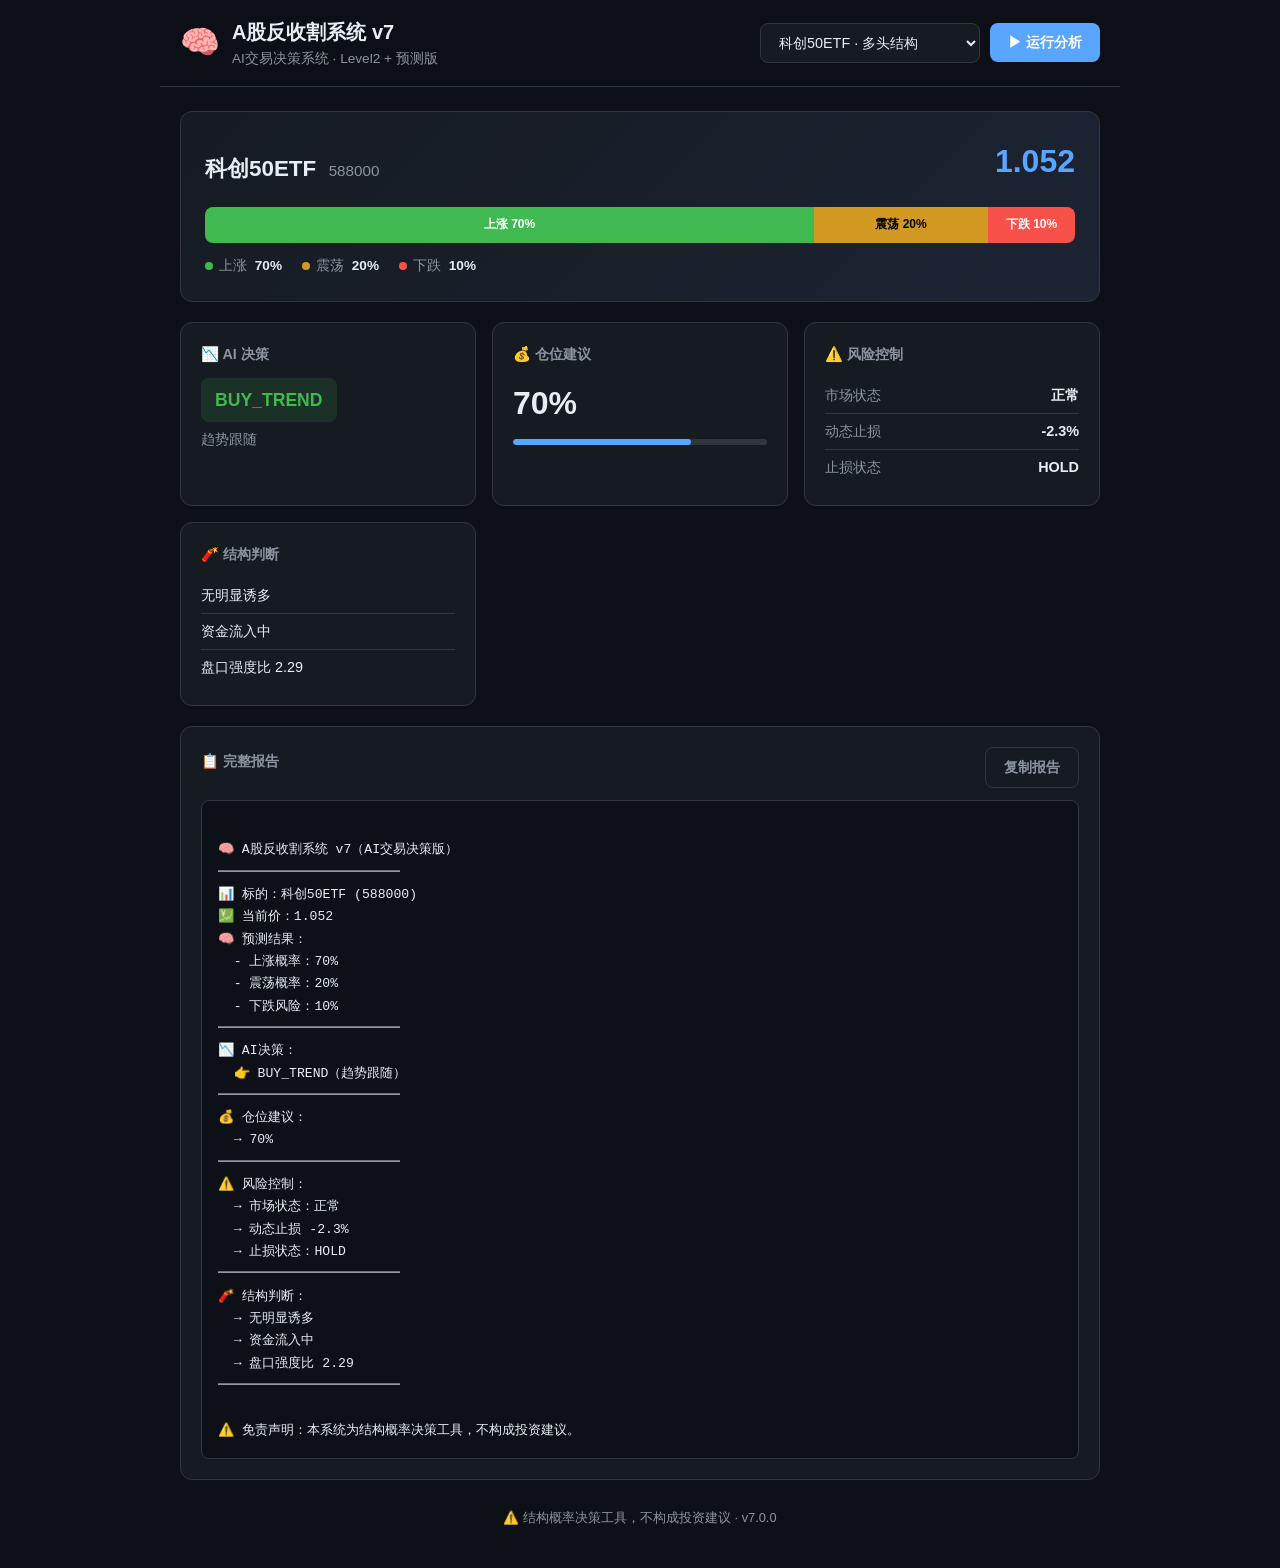
==== web/index.html @ 8090075f "Add web app, Chrome extension, and WeChat mini program Port v7 engine to shared JS for cross-platfor" ====
<!DOCTYPE html>
<html lang="zh-CN">
<head>
  <meta charset="UTF-8" />
  <meta name="viewport" content="width=device-width, initial-scale=1.0" />
  <title>A股反收割系统 v7 | AI交易决策</title>
  <link rel="stylesheet" href="css/style.css" />
</head>
<body>
  <div class="app">
    <header class="header">
      <div class="header-inner">
        <div class="brand">
          <span class="logo">🧠</span>
          <div>
            <h1>A股反收割系统 v7</h1>
            <p>AI交易决策系统 · Level2 + 预测版</p>
          </div>
        </div>
        <div class="header-actions">
          <select id="scenario" class="select" aria-label="选择场景"></select>
          <button id="runBtn" class="btn btn-primary">▶ 运行分析</button>
        </div>
      </div>
    </header>

    <main class="main">
      <section class="hero-card">
        <div class="symbol-row">
          <div>
            <span class="symbol-name" id="symbolName">科创50ETF</span>
            <span class="symbol-code" id="symbolCode">588000</span>
          </div>
          <div class="price" id="price">1.052</div>
        </div>

        <div class="prob-bar" id="probBar" aria-label="概率分布">
          <div class="prob-seg up" id="segUp"><span>上涨</span></div>
          <div class="prob-seg side" id="segSide"><span>震荡</span></div>
          <div class="prob-seg down" id="segDown"><span>下跌</span></div>
        </div>

        <div class="prob-legend">
          <span><i class="dot up"></i>上涨 <strong id="probUp">70%</strong></span>
          <span><i class="dot side"></i>震荡 <strong id="probSide">20%</strong></span>
          <span><i class="dot down"></i>下跌 <strong id="probDown">10%</strong></span>
        </div>
      </section>

      <div class="grid">
        <section class="card decision-card">
          <h2>📉 AI 决策</h2>
          <div class="decision-badge" id="decisionBadge">BUY_TREND</div>
          <p class="decision-label" id="decisionLabel">趋势跟随</p>
        </section>

        <section class="card">
          <h2>💰 仓位建议</h2>
          <div class="metric-value" id="position">70%</div>
          <div class="position-bar"><div class="position-fill" id="positionFill"></div></div>
        </section>

        <section class="card">
          <h2>⚠️ 风险控制</h2>
          <ul class="info-list">
            <li><span>市场状态</span><strong id="regime">正常</strong></li>
            <li><span>动态止损</span><strong id="stopPct">-2.3%</strong></li>
            <li><span>止损状态</span><strong id="stopAction">HOLD</strong></li>
          </ul>
        </section>

        <section class="card">
          <h2>🧨 结构判断</h2>
          <ul class="notes-list" id="structureNotes"></ul>
        </section>
      </div>

      <section class="card report-card">
        <div class="report-header">
          <h2>📋 完整报告</h2>
          <button id="copyBtn" class="btn btn-ghost">复制报告</button>
        </div>
        <pre id="report" class="report"></pre>
      </section>
    </main>

    <footer class="footer">
      ⚠️ 结构概率决策工具，不构成投资建议 · v7.0.0
    </footer>
  </div>

  <script src="js/v7-core.js"></script>
  <script src="js/app.js"></script>
</body>
</html>
---- web/css/style.css ----
:root {
  --bg: #0d1117;
  --panel: #161b22;
  --border: #30363d;
  --text: #e6edf3;
  --muted: #8b949e;
  --accent: #58a6ff;
  --green: #3fb950;
  --yellow: #d29922;
  --red: #f85149;
  --purple: #bc8cff;
  --radius: 12px;
}

* {
  box-sizing: border-box;
  margin: 0;
  padding: 0;
}

body {
  font-family: -apple-system, BlinkMacSystemFont, 'PingFang SC', 'Segoe UI', sans-serif;
  background: var(--bg);
  color: var(--text);
  line-height: 1.6;
  min-height: 100vh;
}

.app {
  max-width: 960px;
  margin: 0 auto;
  padding: 0 20px 40px;
}

.header {
  position: sticky;
  top: 0;
  z-index: 10;
  background: rgba(13, 17, 23, 0.92);
  backdrop-filter: blur(12px);
  border-bottom: 1px solid var(--border);
  margin: 0 -20px 24px;
  padding: 16px 20px;
}

.header-inner {
  max-width: 960px;
  margin: 0 auto;
  display: flex;
  align-items: center;
  justify-content: space-between;
  gap: 16px;
  flex-wrap: wrap;
}

.brand {
  display: flex;
  align-items: center;
  gap: 12px;
}

.logo {
  font-size: 2rem;
}

.brand h1 {
  font-size: 1.25rem;
  font-weight: 700;
}

.brand p {
  font-size: 0.85rem;
  color: var(--muted);
}

.header-actions {
  display: flex;
  gap: 10px;
  align-items: center;
}

.select {
  background: var(--panel);
  color: var(--text);
  border: 1px solid var(--border);
  border-radius: 8px;
  padding: 10px 14px;
  font-size: 0.9rem;
  min-width: 220px;
}

.btn {
  border: none;
  border-radius: 8px;
  padding: 10px 18px;
  font-size: 0.9rem;
  font-weight: 600;
  cursor: pointer;
  transition: opacity 0.15s;
}

.btn:hover {
  opacity: 0.88;
}

.btn-primary {
  background: var(--accent);
  color: #fff;
}

.btn-ghost {
  background: transparent;
  color: var(--muted);
  border: 1px solid var(--border);
}

.hero-card {
  background: linear-gradient(135deg, #161b22 0%, #1c2333 100%);
  border: 1px solid var(--border);
  border-radius: var(--radius);
  padding: 24px;
  margin-bottom: 20px;
}

.symbol-row {
  display: flex;
  justify-content: space-between;
  align-items: flex-end;
  margin-bottom: 20px;
}

.symbol-name {
  font-size: 1.4rem;
  font-weight: 700;
}

.symbol-code {
  margin-left: 8px;
  color: var(--muted);
  font-size: 0.95rem;
}

.price {
  font-size: 2rem;
  font-weight: 700;
  font-variant-numeric: tabular-nums;
  color: var(--accent);
}

.prob-bar {
  display: flex;
  height: 36px;
  border-radius: 8px;
  overflow: hidden;
  margin-bottom: 12px;
}

.prob-seg {
  display: flex;
  align-items: center;
  justify-content: center;
  min-width: 0;
  transition: width 0.4s ease;
  font-size: 0.75rem;
  font-weight: 700;
}

.prob-seg span {
  white-space: nowrap;
  overflow: hidden;
  text-overflow: ellipsis;
  padding: 0 6px;
}

.prob-seg.up { background: var(--green); color: #fff; }
.prob-seg.side { background: var(--yellow); color: #000; }
.prob-seg.down { background: var(--red); color: #fff; }

.prob-legend {
  display: flex;
  gap: 20px;
  flex-wrap: wrap;
  color: var(--muted);
  font-size: 0.85rem;
}

.prob-legend strong {
  color: var(--text);
  margin-left: 4px;
}

.dot {
  display: inline-block;
  width: 8px;
  height: 8px;
  border-radius: 50%;
  margin-right: 6px;
}

.dot.up { background: var(--green); }
.dot.side { background: var(--yellow); }
.dot.down { background: var(--red); }

.grid {
  display: grid;
  grid-template-columns: repeat(auto-fit, minmax(220px, 1fr));
  gap: 16px;
  margin-bottom: 20px;
}

.card {
  background: var(--panel);
  border: 1px solid var(--border);
  border-radius: var(--radius);
  padding: 20px;
}

.card h2 {
  font-size: 0.9rem;
  color: var(--muted);
  margin-bottom: 12px;
  font-weight: 600;
}

.decision-badge {
  display: inline-block;
  font-size: 1.1rem;
  font-weight: 700;
  padding: 8px 14px;
  border-radius: 8px;
  background: rgba(63, 185, 80, 0.15);
  color: var(--green);
  margin-bottom: 6px;
}

.decision-label {
  color: var(--muted);
  font-size: 0.9rem;
}

.metric-value {
  font-size: 2rem;
  font-weight: 700;
  margin-bottom: 10px;
}

.position-bar {
  height: 6px;
  background: var(--border);
  border-radius: 3px;
  overflow: hidden;
}

.position-fill {
  height: 100%;
  background: var(--accent);
  border-radius: 3px;
  transition: width 0.4s ease;
}

.info-list {
  list-style: none;
}

.info-list li {
  display: flex;
  justify-content: space-between;
  padding: 6px 0;
  border-bottom: 1px solid var(--border);
  font-size: 0.9rem;
}

.info-list li:last-child {
  border-bottom: none;
}

.info-list span {
  color: var(--muted);
}

.notes-list {
  list-style: none;
}

.notes-list li {
  padding: 6px 0;
  font-size: 0.9rem;
  border-bottom: 1px solid var(--border);
}

.notes-list li:last-child {
  border-bottom: none;
}

.report-card {
  margin-bottom: 20px;
}

.report-header {
  display: flex;
  justify-content: space-between;
  align-items: center;
  margin-bottom: 12px;
}

.report {
  background: #0d1117;
  border: 1px solid var(--border);
  border-radius: 8px;
  padding: 16px;
  font-family: 'SF Mono', Menlo, monospace;
  font-size: 0.82rem;
  line-height: 1.7;
  white-space: pre-wrap;
  overflow-x: auto;
  color: var(--text);
}

.footer {
  text-align: center;
  color: var(--muted);
  font-size: 0.8rem;
  padding-top: 8px;
}

@media (max-width: 600px) {
  .header-inner {
    flex-direction: column;
    align-items: stretch;
  }

  .header-actions {
    flex-direction: column;
  }

  .select {
    width: 100%;
  }
}
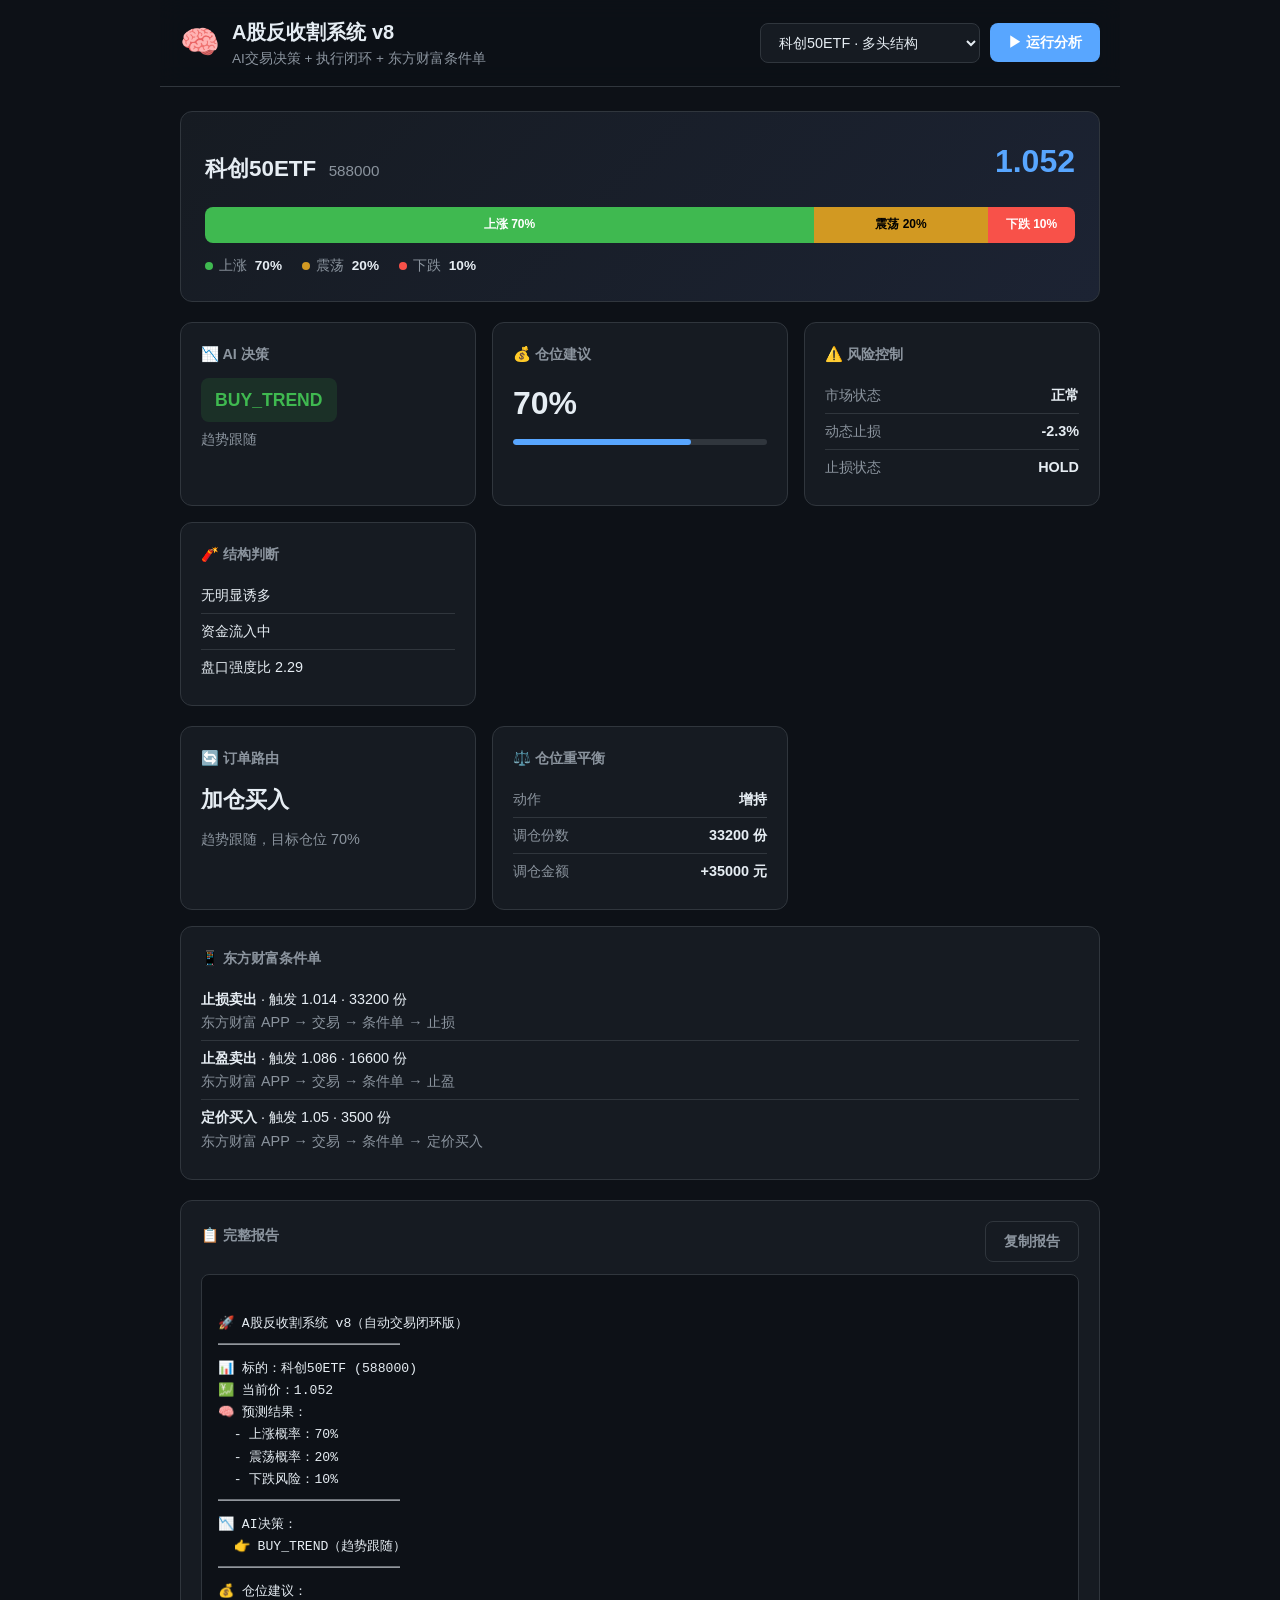
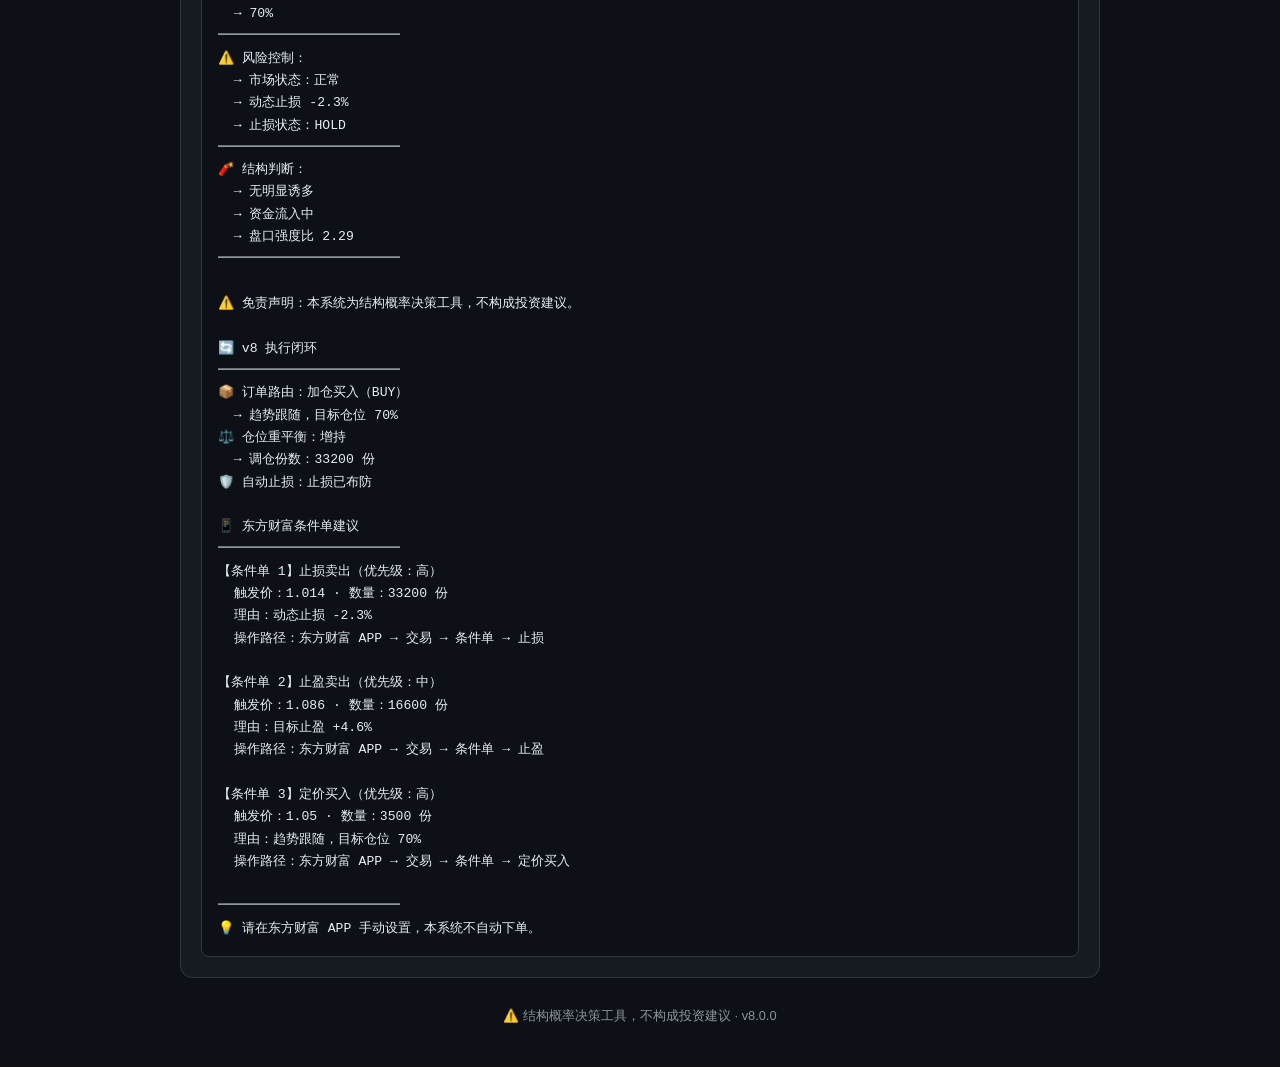
==== commit 75d5f079: "Add v8 execution loop, East Money conditional orders, and Streamlit dashboard Extend v7 with order r" ====
--- a/web/index.html
+++ b/web/index.html
@@ -13,8 +13,8 @@
         <div class="brand">
           <span class="logo">🧠</span>
           <div>
-            <h1>A股反收割系统 v7</h1>
-            <p>AI交易决策系统 · Level2 + 预测版</p>
+            <h1>A股反收割系统 v8</h1>
+            <p>AI交易决策 + 执行闭环 + 东方财富条件单</p>
           </div>
         </div>
         <div class="header-actions">
@@ -75,6 +75,26 @@
         </section>
       </div>
 
+      <div class="grid v8-grid">
+        <section class="card">
+          <h2>🔄 订单路由</h2>
+          <div class="metric-value v8-sm" id="orderIntent">—</div>
+          <p class="decision-label" id="orderNote">—</p>
+        </section>
+        <section class="card">
+          <h2>⚖️ 仓位重平衡</h2>
+          <ul class="info-list">
+            <li><span>动作</span><strong id="rebalanceAction">—</strong></li>
+            <li><span>调仓份数</span><strong id="rebalanceShares">—</strong></li>
+            <li><span>调仓金额</span><strong id="rebalanceDiff">—</strong></li>
+          </ul>
+        </section>
+        <section class="card card-wide">
+          <h2>📱 东方财富条件单</h2>
+          <ul class="notes-list" id="conditionalOrders"></ul>
+        </section>
+      </div>
+
       <section class="card report-card">
         <div class="report-header">
           <h2>📋 完整报告</h2>
@@ -85,11 +105,12 @@
     </main>
 
     <footer class="footer">
-      ⚠️ 结构概率决策工具，不构成投资建议 · v7.0.0
+      ⚠️ 结构概率决策工具，不构成投资建议 · v8.0.0
     </footer>
   </div>
 
   <script src="js/v7-core.js"></script>
+  <script src="js/v8-core.js"></script>
   <script src="js/app.js"></script>
 </body>
 </html>
--- a/web/css/style.css
+++ b/web/css/style.css
@@ -323,6 +323,18 @@
   padding-top: 8px;
 }
 
+.v8-grid {
+  margin-bottom: 20px;
+}
+
+.v8-sm {
+  font-size: 1.4rem !important;
+}
+
+.card-wide {
+  grid-column: 1 / -1;
+}
+
 @media (max-width: 600px) {
   .header-inner {
     flex-direction: column;
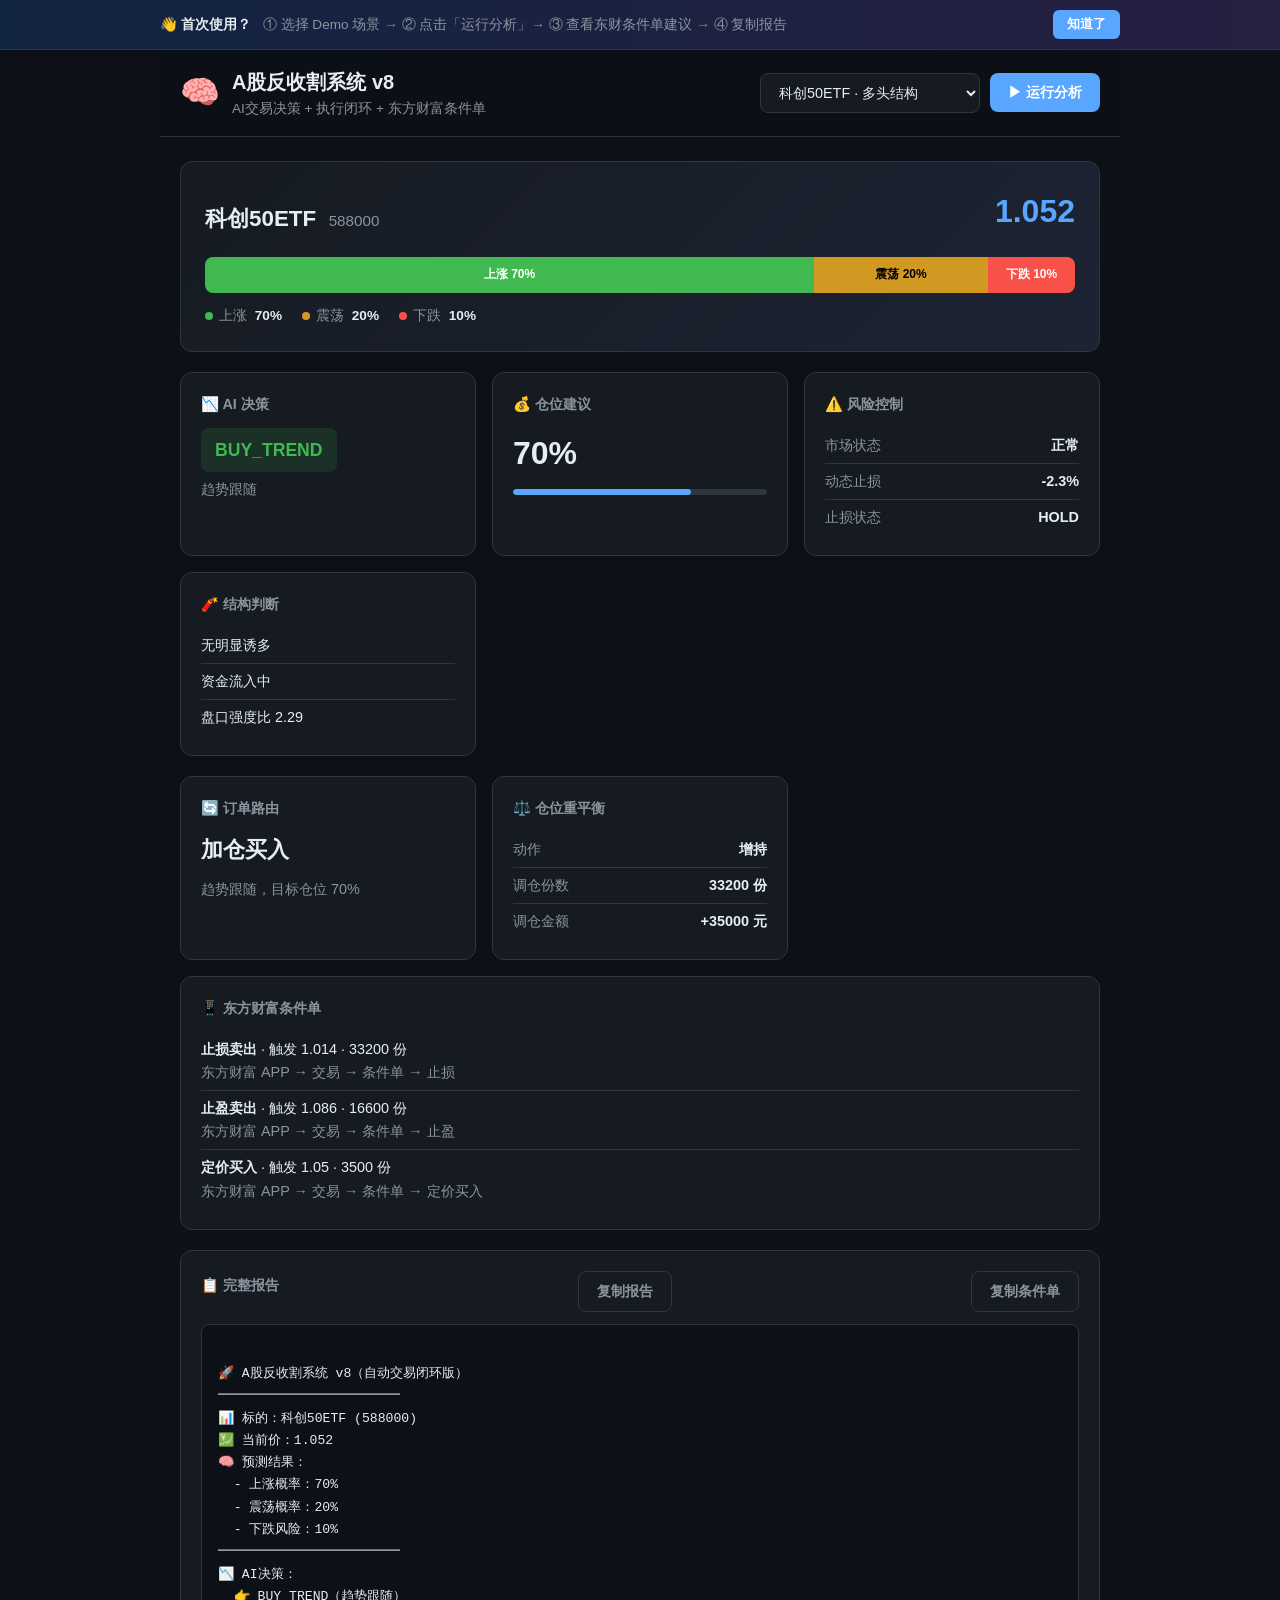
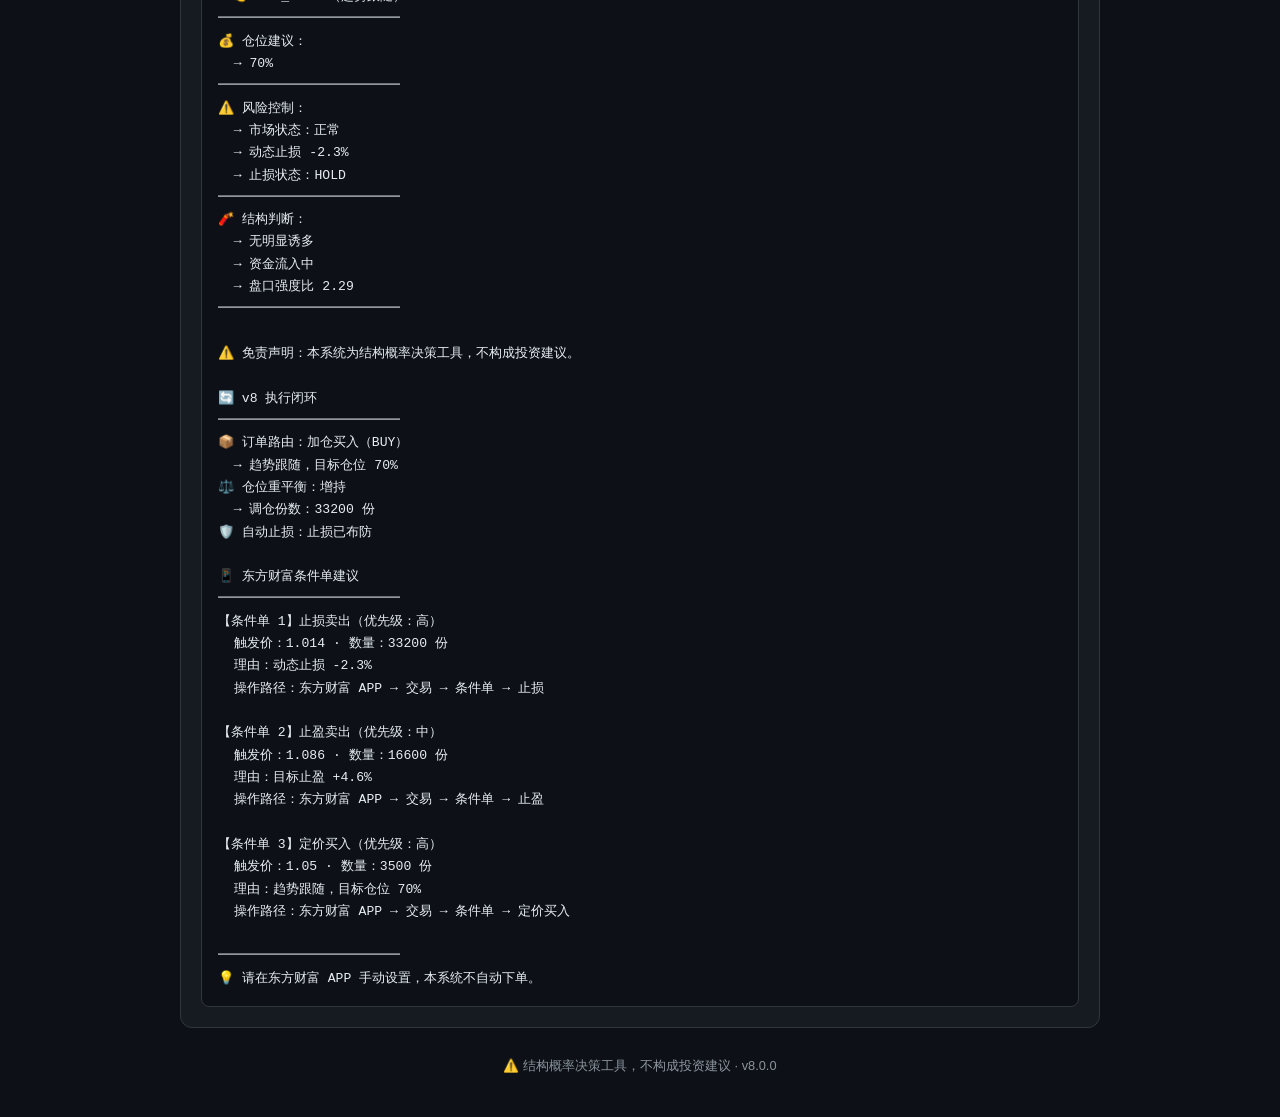
==== commit 789b03ad: "Productize v8 for anyone: install menu, CI, GitHub Pages, UX polish Add install/start scripts, QUICK" ====
--- a/web/index.html
+++ b/web/index.html
@@ -3,10 +3,18 @@
 <head>
   <meta charset="UTF-8" />
   <meta name="viewport" content="width=device-width, initial-scale=1.0" />
-  <title>A股反收割系统 v7 | AI交易决策</title>
+  <title>A股反收割系统 v8 | AI交易决策</title>
+  <meta name="description" content="A股反收割系统 v8 — AI交易决策、执行闭环、东方财富条件单建议。免费演示工具。" />
   <link rel="stylesheet" href="css/style.css" />
 </head>
 <body>
+  <div id="onboarding" class="onboarding">
+    <div class="onboarding-inner">
+      <strong>👋 首次使用？</strong>
+      <span>① 选择 Demo 场景 → ② 点击「运行分析」→ ③ 查看东财条件单建议 → ④ 复制报告</span>
+      <button id="dismissOnboarding" class="btn-dismiss">知道了</button>
+    </div>
+  </div>
   <div class="app">
     <header class="header">
       <div class="header-inner">
@@ -99,6 +107,7 @@
         <div class="report-header">
           <h2>📋 完整报告</h2>
           <button id="copyBtn" class="btn btn-ghost">复制报告</button>
+          <button id="copyCondBtn" class="btn btn-ghost">复制条件单</button>
         </div>
         <pre id="report" class="report"></pre>
       </section>
--- a/web/css/style.css
+++ b/web/css/style.css
@@ -323,6 +323,43 @@
   padding-top: 8px;
 }
 
+.onboarding {
+  background: linear-gradient(90deg, #1f6feb33, #8957e533);
+  border-bottom: 1px solid var(--border);
+  padding: 10px 20px;
+}
+
+.onboarding.hidden {
+  display: none;
+}
+
+.onboarding-inner {
+  max-width: 960px;
+  margin: 0 auto;
+  display: flex;
+  align-items: center;
+  gap: 12px;
+  flex-wrap: wrap;
+  font-size: 0.85rem;
+  color: var(--text);
+}
+
+.onboarding-inner span {
+  color: var(--muted);
+  flex: 1;
+}
+
+.btn-dismiss {
+  background: var(--accent);
+  color: #fff;
+  border: none;
+  border-radius: 6px;
+  padding: 6px 14px;
+  font-size: 0.8rem;
+  cursor: pointer;
+  font-weight: 600;
+}
+
 .v8-grid {
   margin-bottom: 20px;
 }
